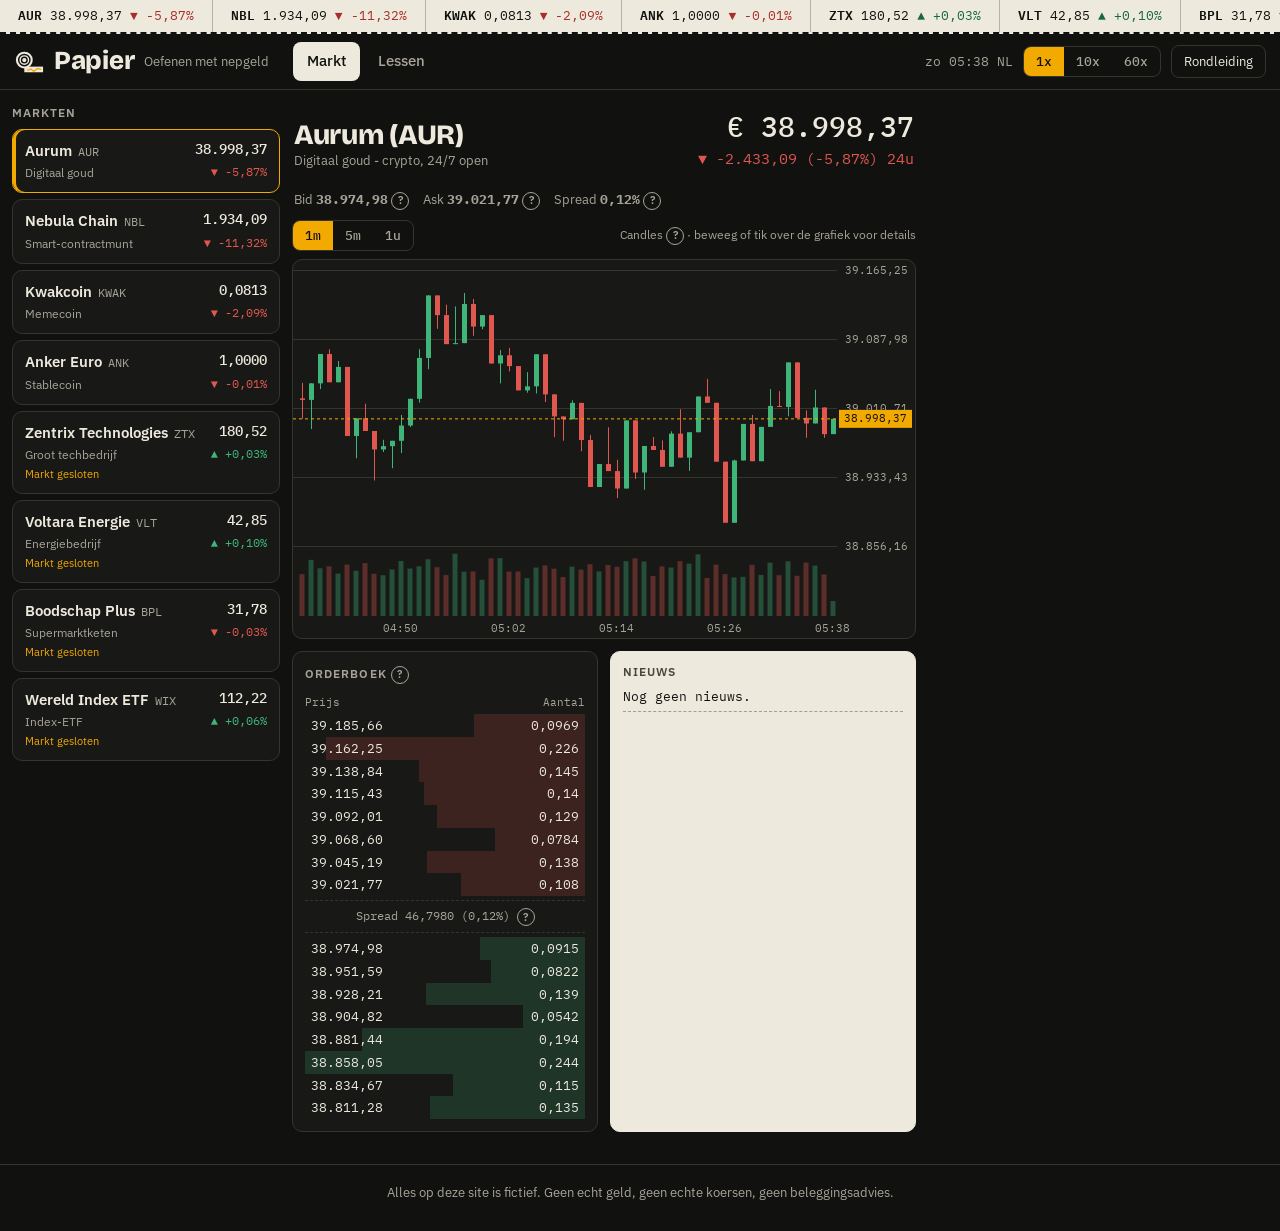
==== papier/index.html @ 82e4e75f "Fase 1: marktsimulatie, candles, orderboek, nieuws en grafiek Co-Authored-By: Claude Sonnet 5.5 <nor" ====
<!doctype html>
<html lang="nl">
<head>
<meta charset="utf-8">
<meta name="viewport" content="width=device-width, initial-scale=1">
<title>Papier - oefenen met handelen met nepgeld</title>
<meta name="description" content="Papier is een oefenapp voor crypto- en aandelenhandel met nepgeld. Fictieve koersen, 300 euro startkapitaal, rondleiding en korte lessen. Alles is fictief.">
<meta property="og:title" content="Papier - oefenen met handelen met nepgeld">
<meta property="og:description" content="Leer hoe handelen werkt zonder risico. Fictieve munten en aandelen, een live gesimuleerde markt en 300 euro nepgeld.">
<meta property="og:type" content="website">
<meta property="og:locale" content="nl_NL">
<meta name="theme-color" content="#111210">
<link rel="icon" href="data:image/svg+xml,%3Csvg xmlns='http://www.w3.org/2000/svg' viewBox='0 0 32 32'%3E%3Crect x='11' y='22' width='20' height='6' fill='%23EEE9DD'/%3E%3Cpolyline points='14,26 18,24.5 21,27 25,24 29,25' fill='none' stroke='%23F2A900' stroke-width='1.5'/%3E%3Ccircle cx='11' cy='15' r='9' fill='%23EEE9DD'/%3E%3Ccircle cx='11' cy='15' r='6' fill='none' stroke='%23111210' stroke-width='1.5'/%3E%3Ccircle cx='11' cy='15' r='3' fill='none' stroke='%23111210' stroke-width='1.5'/%3E%3C/svg%3E">
<link rel="preconnect" href="https://fonts.googleapis.com">
<link rel="preconnect" href="https://fonts.gstatic.com" crossorigin>
<link href="https://fonts.googleapis.com/css2?family=Bricolage+Grotesque:opsz,wght@12..96,600;12..96,800&family=IBM+Plex+Mono:wght@400;500;600&family=IBM+Plex+Sans:wght@400;500;600&display=swap" rel="stylesheet">
<link rel="stylesheet" href="css/style.css">
</head>
<body data-view="markt">
<a class="skip" href="#hoofd">Naar hoofdinhoud</a>

<div class="boven">
  <div class="tickerband" aria-label="Koersen van alle fictieve markten">
    <div class="tape-spoor" id="tape"></div>
  </div>
  <header class="kop">
    <div class="merk">
      <svg class="logo" viewBox="0 0 32 32" aria-hidden="true">
        <rect x="11" y="22" width="20" height="6" fill="#EEE9DD"/>
        <polyline points="14,26 18,24.5 21,27 25,24 29,25" fill="none" stroke="#F2A900" stroke-width="1.5"/>
        <circle cx="11" cy="15" r="9" fill="#EEE9DD"/>
        <circle cx="11" cy="15" r="6" fill="none" stroke="#111210" stroke-width="1.5"/>
        <circle cx="11" cy="15" r="3" fill="none" stroke="#111210" stroke-width="1.5"/>
      </svg>
      <h1 class="merknaam">Papier</h1>
      <span class="slogan">Oefenen met nepgeld</span>
    </div>
    <nav class="tabs" aria-label="Weergave">
      <button type="button" class="tab" data-view="markt" aria-pressed="true">Markt</button>
      <button type="button" class="tab tab-portefeuille" data-view="portefeuille" aria-pressed="false">Portefeuille</button>
      <button type="button" class="tab" data-view="lessen" id="nav-lessen" aria-pressed="false">Lessen</button>
    </nav>
    <div class="kopacties">
      <time class="klok mono" id="klok" title="Gesimuleerde tijd in Amsterdam"></time>
      <div class="snelheid" role="group" aria-label="Tijdversneller">
        <button type="button" data-s="1" aria-pressed="true">1x</button>
        <button type="button" data-s="10" aria-pressed="false">10x</button>
        <button type="button" data-s="60" aria-pressed="false">60x</button>
      </div>
      <button type="button" class="knop-klein" id="btn-tour">Rondleiding</button>
    </div>
  </header>
</div>

<div class="banner" id="banner" role="status" hidden></div>

<main id="hoofd" class="terminal">
  <aside class="assetlijst" data-sec="markt" aria-label="Markten">
    <h2 class="kopje">Markten</h2>
    <ul id="assets" class="assets"></ul>
  </aside>

  <section class="midden" data-sec="markt" aria-label="Koers en orderboek">
    <div class="assetkop">
      <div>
        <h2 class="assetnaam" id="k-naam"></h2>
        <p class="assetrol" id="k-rol"></p>
      </div>
      <div class="assetprijs">
        <div class="groot mono" id="k-prijs"></div>
        <div class="mono" id="k-verschil"></div>
      </div>
      <div class="assetstatus" id="k-status"></div>
    </div>
    <div class="tfbalk">
      <div class="tf" role="group" aria-label="Tijdsinterval van de candles">
        <button type="button" data-tf="1m" aria-pressed="true">1m</button>
        <button type="button" data-tf="5m" aria-pressed="false">5m</button>
        <button type="button" data-tf="1u" aria-pressed="false">1u</button>
      </div>
      <span class="hint">Candles <button type="button" class="vraag" data-begrip="candle" aria-label="Uitleg: candle">?</button> · beweeg of tik over de grafiek voor details</span>
    </div>
    <div class="grafiek-wrap">
      <canvas id="grafiek" role="img" aria-label="Koersgrafiek"></canvas>
      <div class="gesloten" id="gesloten" hidden></div>
    </div>
    <div class="onder">
      <section class="orderboek" aria-label="Orderboek">
        <h3 class="kopje">Orderboek <button type="button" class="vraag" data-begrip="orderboek" aria-label="Uitleg: orderboek">?</button></h3>
        <div class="ob-kop mono"><span>Prijs</span><span>Aantal</span></div>
        <div id="ob-asks" class="ob-zijde"></div>
        <div class="ob-mid mono" id="ob-mid"></div>
        <div id="ob-bids" class="ob-zijde"></div>
      </section>
      <section class="nieuws" aria-label="Nieuwsfeed">
        <h3 class="kopje">Nieuws</h3>
        <ul id="nieuws" class="nieuws-lijst"></ul>
      </section>
    </div>
  </section>
</main>

<footer class="voet">
  <p>Alles op deze site is fictief. Geen echt geld, geen echte koersen, geen beleggingsadvies.</p>
</footer>

<script type="module" src="js/main.js"></script>
</body>
</html>
---- papier/css/style.css ----
/* Papier - een handelsterminal met de warmte van papier en inkt */
:root {
  --ink: #111210; --ink-2: #181916; --ink-3: #22231F; --lijn: #34352E;
  --papier: #EEE9DD; --papier-2: #DDD6C4; --amber: #F2A900;
  --stijgen: #3FB57A; --dalen: #E0574F;
  --stijgen-p: #17693F; --dalen-p: #A82F29; /* voor op papier */
  --dim: #A8A398;
  --f-kop: 'Bricolage Grotesque', Georgia, serif;
  --f-tekst: 'IBM Plex Sans', system-ui, sans-serif;
  --f-mono: 'IBM Plex Mono', ui-monospace, Consolas, monospace;
  --r: 10px;
  color-scheme: dark;
}
*, *::before, *::after { box-sizing: border-box; }
html { -webkit-text-size-adjust: 100%; }
body { margin: 0; background: var(--ink); color: var(--papier); font: 15px/1.5 var(--f-tekst); min-width: 320px; }
h1, h2, h3, p, ul { margin: 0; }
ul { padding: 0; list-style: none; }
button { font: inherit; color: inherit; cursor: pointer; }
.mono, .tk, .klok, table, input, .ob-zijde, .ob-mid { font-family: var(--f-mono); font-variant-numeric: tabular-nums; }
::selection { background: var(--amber); color: var(--ink); }
:focus-visible { outline: 2px solid var(--amber); outline-offset: 2px; border-radius: 4px; }
.skip { position: absolute; left: 8px; top: -60px; background: var(--amber); color: var(--ink); padding: 8px 12px; z-index: 200; border-radius: 6px; }
.skip:focus { top: 8px; }
.op { color: var(--stijgen); } .neer { color: var(--dalen); } .vlak { color: var(--dim); }
.kopje { font: 600 12px/1 var(--f-tekst); letter-spacing: .09em; text-transform: uppercase; color: var(--dim); padding: 2px 0 10px; }

/* boven: tickerband + kop */
.boven { position: sticky; top: 0; z-index: 40; background: var(--ink); }
.tickerband { background: var(--papier); color: var(--ink); height: 34px; overflow: hidden; position: relative; border-bottom: 2px dashed var(--ink); }
.tape-spoor { display: flex; width: max-content; animation: tape 70s linear infinite; }
.tape-set { display: flex; flex: none; }
.tk { display: inline-flex; gap: 8px; align-items: center; padding: 0 18px; height: 32px; font-size: 13px; border-right: 1px solid rgba(17,18,16,.25); white-space: nowrap; }
.tk b { font-weight: 600; }
.tk .op { color: var(--stijgen-p); } .tk .neer { color: var(--dalen-p); } .tk .vlak { color: #5B574D; }
@keyframes tape { to { transform: translateX(-50%); } }
.tickerband:hover .tape-spoor { animation-play-state: paused; }

.kop { display: flex; align-items: center; gap: 16px; padding: 8px 14px; border-bottom: 1px solid var(--lijn); flex-wrap: wrap; }
.merk { display: flex; align-items: center; gap: 10px; }
.logo { width: 30px; height: 30px; }
.merknaam { font: 800 26px/1 var(--f-kop); letter-spacing: -.01em; }
.slogan { color: var(--dim); font-size: 13px; }
.tabs { display: flex; gap: 4px; margin-left: 8px; }
.tab { background: none; border: 0; padding: 8px 14px; border-radius: 8px; color: var(--dim); font-weight: 500; }
.tab:hover { color: var(--papier); background: var(--ink-3); }
.tab[aria-pressed="true"] { color: var(--ink); background: var(--papier); }
.kopacties { margin-left: auto; display: flex; align-items: center; gap: 10px; }
.klok { font-size: 13px; color: var(--dim); }
.snelheid, .tf { display: inline-flex; border: 1px solid var(--lijn); border-radius: 8px; overflow: hidden; }
.snelheid button, .tf button { background: none; border: 0; padding: 6px 12px; font: 500 13px var(--f-mono); color: var(--dim); }
.snelheid button:hover, .tf button:hover { color: var(--papier); background: var(--ink-3); }
.snelheid button[aria-pressed="true"], .tf button[aria-pressed="true"] { background: var(--amber); color: var(--ink); }
.knop-klein { background: none; border: 1px solid var(--lijn); border-radius: 8px; padding: 6px 12px; font-size: 13px; }
.knop-klein:hover { background: var(--ink-3); }

.banner { margin: 10px 12px 0; background: var(--papier); color: var(--ink); border-radius: var(--r); padding: 10px 14px; display: flex; gap: 12px; align-items: center; justify-content: space-between; }
.banner[hidden] { display: none; }
.banner button { background: var(--ink); color: var(--papier); border: 0; border-radius: 6px; padding: 5px 12px; }

/* layout desktop */
.terminal { display: grid; grid-template-columns: 268px minmax(0, 1fr) 340px; grid-template-areas: "lijst midden order" "lijst port port"; gap: 12px; padding: 12px; align-items: start; }
.assetlijst { grid-area: lijst; position: sticky; top: 104px; max-height: calc(100vh - 116px); overflow: auto; }
.midden { grid-area: midden; min-width: 0; }
.card, .assetlijst, .midden > *, .orderpaneel, .portefeuille { }
.assets { display: flex; flex-direction: column; gap: 6px; }
.asset { width: 100%; display: grid; grid-template-columns: 1fr auto; gap: 2px 8px; text-align: left; background: var(--ink-2); border: 1px solid var(--lijn); border-radius: var(--r); padding: 10px 12px; }
.asset:hover { border-color: var(--dim); }
.asset[aria-pressed="true"] { border-color: var(--amber); box-shadow: inset 3px 0 0 var(--amber); }
.asset .nm { font-weight: 600; }
.asset .nm small { color: var(--dim); font: 400 12px var(--f-mono); margin-left: 6px; }
.asset .pr { text-align: right; font: 500 14px var(--f-mono); }
.asset .rl { color: var(--dim); font-size: 12px; }
.asset .ch { text-align: right; font: 400 12px var(--f-mono); }
.asset .zi { grid-column: 1 / -1; font-size: 11px; color: var(--amber); }

.assetkop { display: flex; align-items: flex-end; gap: 20px; flex-wrap: wrap; padding: 4px 2px 10px; }
.assetnaam { font: 800 28px/1.1 var(--f-kop); letter-spacing: -.01em; }
.assetrol { color: var(--dim); font-size: 13px; }
.assetprijs { margin-left: auto; text-align: right; }
.assetprijs .groot { font-size: 28px; font-weight: 500; }
.assetstatus { flex-basis: 100%; font-size: 13px; color: var(--dim); display: flex; gap: 14px; flex-wrap: wrap; }
.assetstatus .st { color: var(--amber); }
.tfbalk { display: flex; justify-content: space-between; align-items: center; gap: 10px; flex-wrap: wrap; padding-bottom: 8px; }
.hint { color: var(--dim); font-size: 12px; }
.grafiek-wrap { position: relative; background: var(--ink-2); border: 1px solid var(--lijn); border-radius: var(--r); height: 380px; overflow: hidden; }
#grafiek { display: block; width: 100%; height: 100%; touch-action: pan-y; cursor: crosshair; }
.gesloten { position: absolute; right: 90px; top: 8px; background: var(--amber); color: var(--ink); font-weight: 600; font-size: 13px; padding: 4px 10px; border-radius: 6px; pointer-events: none; }
.gesloten[hidden] { display: none; }

.onder { display: grid; grid-template-columns: minmax(0, 1fr) minmax(0, 1fr); gap: 12px; margin-top: 12px; }
.orderboek, .nieuws { background: var(--ink-2); border: 1px solid var(--lijn); border-radius: var(--r); padding: 12px; }
.ob-kop { display: flex; justify-content: space-between; color: var(--dim); font-size: 11px; padding-bottom: 4px; }
.ob-zijde { display: flex; flex-direction: column; }
.ob-rij { display: flex; justify-content: space-between; font-size: 12.5px; padding: 2px 6px; position: relative; }
.ob-rij i { position: absolute; right: 0; top: 0; bottom: 0; opacity: .18; }
.ob-rij.ask i { background: var(--dalen); } .ob-rij.bid i { background: var(--stijgen); }
.ob-rij span { position: relative; }
.ob-rij.ask span:first-child { color: var(--dalen); } .ob-rij.bid span:first-child { color: var(--stijgen); }
.ob-mid { text-align: center; padding: 6px 0; margin: 4px 0; font-size: 12px; color: var(--dim); border-block: 1px dashed var(--lijn); }

/* nieuws als papieren strook */
.nieuws { background: var(--papier); color: var(--ink); border-color: var(--papier); }
.nieuws .kopje { color: #4A463C; }
.nieuws-lijst { display: flex; flex-direction: column; gap: 6px; max-height: 330px; overflow: auto; }
.nieuws-lijst li { font: 13px/1.35 var(--f-mono); padding-bottom: 6px; border-bottom: 1px dashed rgba(17,18,16,.35); }
.nieuws-lijst time { color: #4A463C; margin-right: 6px; }
.nieuws-lijst .op { color: var(--stijgen-p); } .nieuws-lijst .neer { color: var(--dalen-p); }
.nieuws-lijst li:first-child { animation: nieuw .6s; }
@keyframes nieuw { from { background: rgba(242,169,0,.5); } }

/* micro-animatie: koers flitst */
.flits-op { animation: fop .5s; } .flits-neer { animation: fneer .5s; }
@keyframes fop { from { background: rgba(63,181,122,.35); } }
@keyframes fneer { from { background: rgba(224,87,79,.35); } }

.voet { text-align: center; color: var(--dim); font-size: 13px; padding: 18px 12px 28px; border-top: 1px solid var(--lijn); margin-top: 8px; }

/* tooltip-icoon */
.vraag { width: 18px; height: 18px; border-radius: 50%; border: 1px solid var(--dim); background: none; color: var(--dim); font: 600 11px/1 var(--f-tekst); padding: 0; vertical-align: middle; }
.vraag:hover, .vraag[aria-expanded="true"] { background: var(--amber); border-color: var(--amber); color: var(--ink); }
.tooltip { position: fixed; z-index: 150; max-width: 280px; background: var(--papier); color: var(--ink); font-size: 13px; line-height: 1.4; padding: 9px 12px; border-radius: 8px; box-shadow: 0 6px 24px rgba(0,0,0,.5); pointer-events: none; }
.tooltip[hidden] { display: none; }
.verborgen { position: absolute; width: 1px; height: 1px; overflow: hidden; clip: rect(0 0 0 0); white-space: nowrap; }

/* mobiel */
@media (max-width: 959px) {
  .tab-portefeuille { display: inline-block; }
  .terminal { display: block; padding: 8px 8px 96px; }
  .kop { gap: 8px; padding: 6px 10px; }
  .slogan, .klok { display: none; }
  .merknaam { font-size: 22px; }
  .tabs { margin-left: 0; order: 3; width: 100%; }
  .tab { flex: 1; text-align: center; }
  .kopacties { margin-left: auto; }
  .assetlijst { position: static; max-height: none; margin-bottom: 10px; overflow: visible; }
  .assets { flex-direction: row; overflow-x: auto; padding-bottom: 6px; scroll-snap-type: x proximity; }
  .asset { min-width: 170px; scroll-snap-align: start; }
  .grafiek-wrap { height: 300px; }
  .onder { grid-template-columns: 1fr; }
  .assetnaam { font-size: 22px; } .assetprijs .groot { font-size: 22px; }
  body[data-view="markt"] [data-sec="portefeuille"], body[data-view="portefeuille"] [data-sec="markt"] { display: none; }
}
@media (min-width: 960px) { .tab-portefeuille { display: none; } }
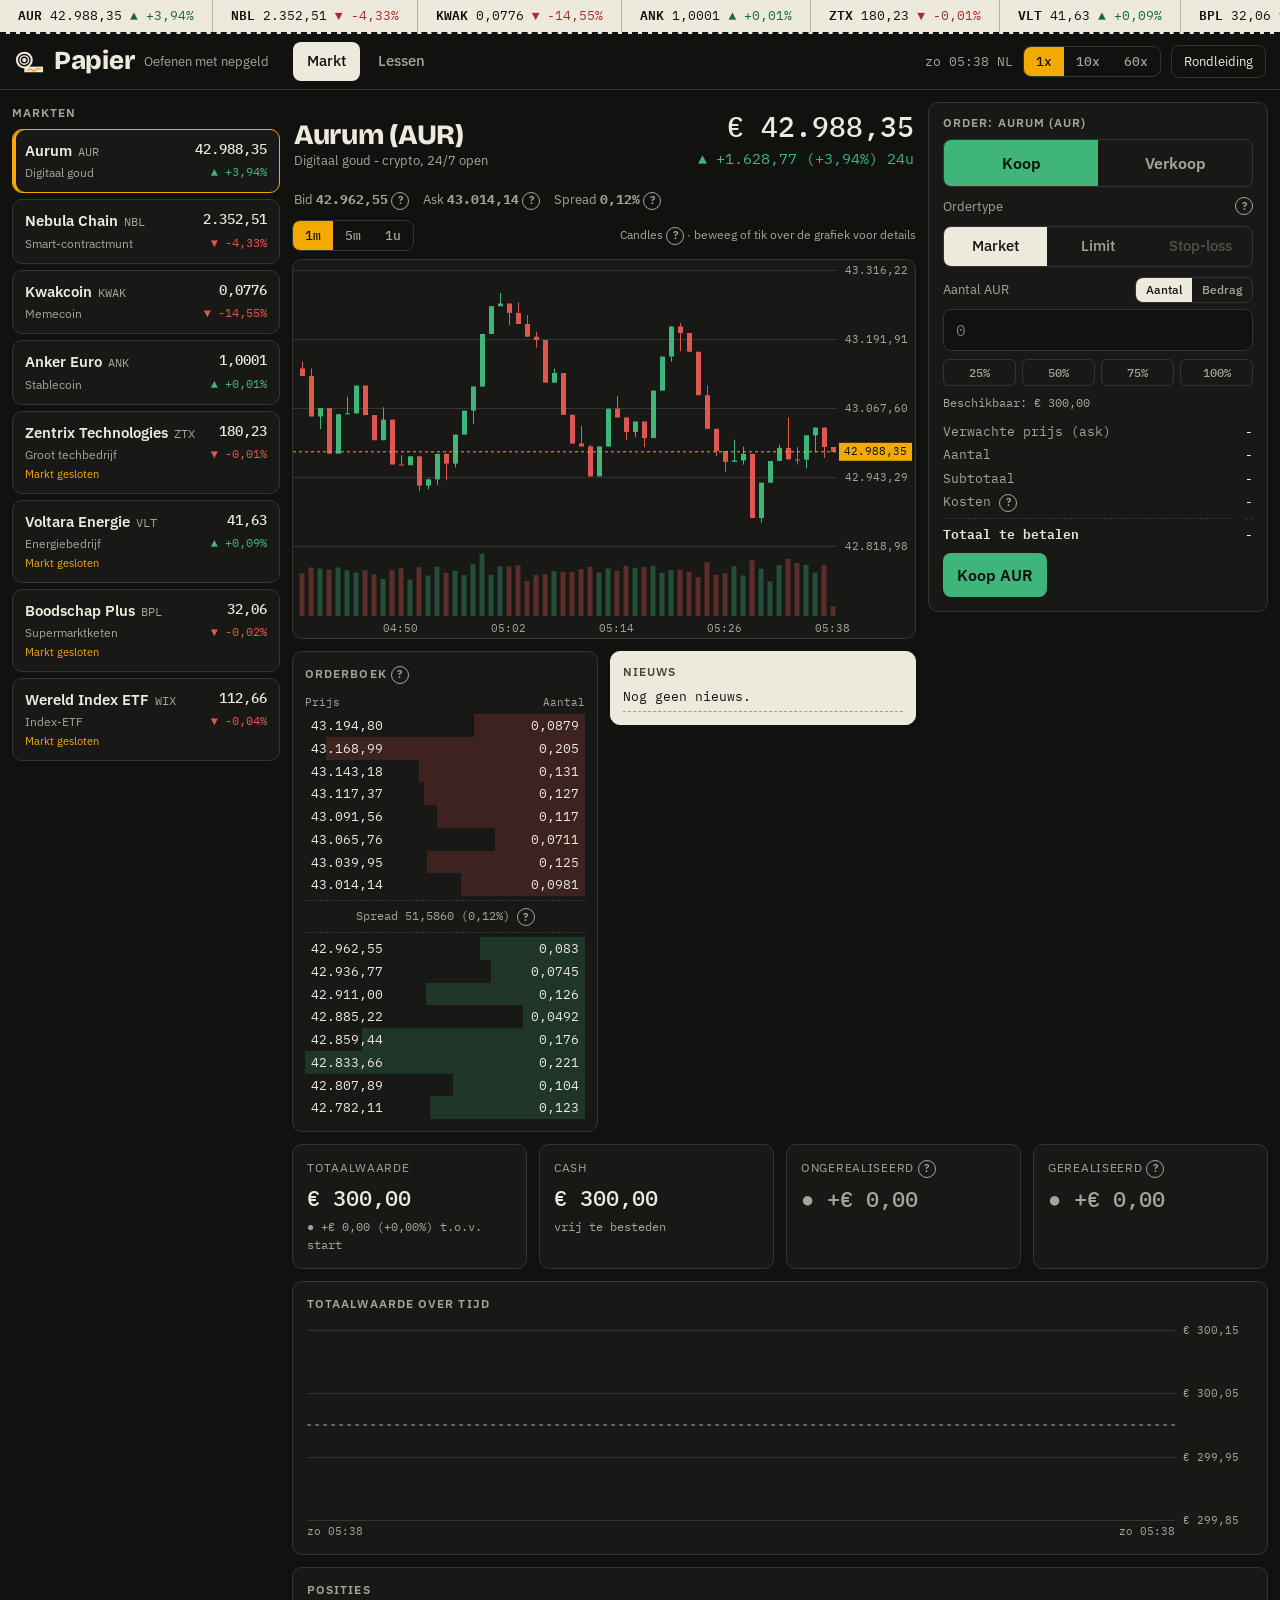
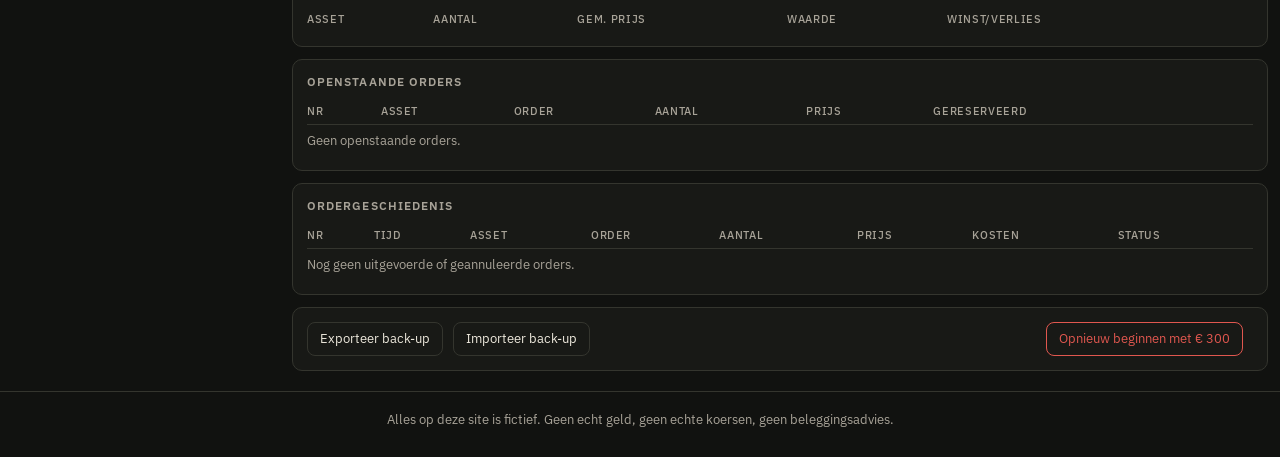
==== commit 7db498df: "Fase 2: handelen met market-, limit- en stop-loss-orders, portefeuille, orderbon en back-up Co-Autho" ====
--- a/papier/index.html
+++ b/papier/index.html
@@ -98,7 +98,65 @@
       </section>
     </div>
   </section>
+
+  <section class="orderpaneel" id="orderpaneel" data-sec="markt" aria-label="Order plaatsen">
+    <div class="bon-houder" id="bon-houder"></div>
+    <div class="op-kop">
+      <h2 class="kopje">Order: <span id="op-asset"></span></h2>
+      <button type="button" class="sluit" id="op-sluit" aria-label="Sluit orderpaneel">&times;</button>
+    </div>
+    <div class="seg groot" id="op-kant" role="group" aria-label="Kopen of verkopen">
+      <button type="button" data-kant="koop" aria-pressed="true">Koop</button>
+      <button type="button" data-kant="verkoop" aria-pressed="false">Verkoop</button>
+    </div>
+    <div class="veld-kop"><span>Ordertype</span> <button type="button" class="vraag" id="op-type-tip" data-begrip="market" aria-label="Uitleg: Market">?</button></div>
+    <div class="seg" id="op-type" role="group" aria-label="Ordertype">
+      <button type="button" data-type="markt" aria-pressed="true">Market</button>
+      <button type="button" data-type="limit" aria-pressed="false">Limit</button>
+      <button type="button" data-type="stop" aria-pressed="false">Stop-loss</button>
+    </div>
+    <form id="op-form" novalidate>
+      <label class="veld" id="lbl-prijs" hidden><span id="lbl-prijs-tekst">Limietprijs</span><input id="op-prijs" inputmode="decimal" autocomplete="off"></label>
+      <div class="veld-kop"><label for="op-invoer" id="lbl-invoer-tekst">Aantal</label>
+        <div class="seg klein" id="op-modus" role="group" aria-label="Invoeren op aantal of bedrag">
+          <button type="button" data-modus="aantal" aria-pressed="true">Aantal</button>
+          <button type="button" data-modus="bedrag" aria-pressed="false">Bedrag</button>
+        </div></div>
+      <input class="invoer" id="op-invoer" inputmode="decimal" autocomplete="off" placeholder="0">
+      <div class="pct" id="op-pct" role="group" aria-label="Snelle keuze">
+        <button type="button" data-p="0.25">25%</button><button type="button" data-p="0.5">50%</button><button type="button" data-p="0.75">75%</button><button type="button" data-p="1">100%</button>
+      </div>
+      <p class="beschikbaar mono" id="op-beschikbaar"></p>
+      <dl class="overzicht mono">
+        <dt id="ov-label-prijs">Verwachte prijs</dt><dd id="ov-prijs">-</dd>
+        <dt>Aantal</dt><dd id="ov-aantal">-</dd>
+        <dt>Subtotaal</dt><dd id="ov-sub">-</dd>
+        <dt>Kosten <button type="button" class="vraag" data-begrip="kosten" aria-label="Uitleg: kosten">?</button></dt><dd id="ov-kosten">-</dd>
+        <dt class="tot" id="ov-totaal-label">Totaal te betalen</dt><dd class="tot" id="ov-totaal">-</dd>
+      </dl>
+      <p class="fout" id="op-fout" role="alert"></p>
+      <p class="waarschuwing" id="op-markt-dicht" hidden></p>
+      <p class="melding" id="op-melding" role="status"></p>
+      <button type="submit" class="hoofdknop koop" id="op-submit">Koop</button>
+    </form>
+  </section>
+
+  <section class="portefeuille" id="portefeuille" data-sec="portefeuille" aria-label="Portefeuille"></section>
 </main>
+
+<div class="sheet-schaduw" id="sheet-schaduw"></div>
+<div class="mobiel-balk" id="mobiel-balk">
+  <button type="button" class="koop" data-kant="koop" aria-pressed="true">Koop</button>
+  <button type="button" class="verkoop" data-kant="verkoop" aria-pressed="false">Verkoop</button>
+</div>
+
+<dialog id="bevestig" class="dialoog" aria-labelledby="bv-titel">
+  <h2 id="bv-titel" class="dl-titel"></h2>
+  <p class="hint">Controleer je order voordat je bevestigt.</p>
+  <dl class="overzicht mono" id="bv-lijst"></dl>
+  <p id="bv-uitleg" class="hint"></p>
+  <div class="dl-knoppen"><button type="button" class="knop-klein" id="bv-terug">Terug</button><button type="button" class="hoofdknop koop" id="bv-ok">Bevestig order</button></div>
+</dialog>
 
 <footer class="voet">
   <p>Alles op deze site is fictief. Geen echt geld, geen echte koersen, geen beleggingsadvies.</p>
--- a/papier/css/style.css
+++ b/papier/css/style.css
@@ -88,7 +88,7 @@
 .gesloten { position: absolute; right: 90px; top: 8px; background: var(--amber); color: var(--ink); font-weight: 600; font-size: 13px; padding: 4px 10px; border-radius: 6px; pointer-events: none; }
 .gesloten[hidden] { display: none; }
 
-.onder { display: grid; grid-template-columns: minmax(0, 1fr) minmax(0, 1fr); gap: 12px; margin-top: 12px; }
+.onder { align-items: start; display: grid; grid-template-columns: minmax(0, 1fr) minmax(0, 1fr); gap: 12px; margin-top: 12px; }
 .orderboek, .nieuws { background: var(--ink-2); border: 1px solid var(--lijn); border-radius: var(--r); padding: 12px; }
 .ob-kop { display: flex; justify-content: space-between; color: var(--dim); font-size: 11px; padding-bottom: 4px; }
 .ob-zijde { display: flex; flex-direction: column; }
@@ -123,8 +123,99 @@
 .tooltip[hidden] { display: none; }
 .verborgen { position: absolute; width: 1px; height: 1px; overflow: hidden; clip: rect(0 0 0 0); white-space: nowrap; }
 
+/* orderpaneel */
+.orderpaneel { grid-area: order; position: relative; overflow: hidden; background: var(--ink-2); border: 1px solid var(--lijn); border-radius: var(--r); padding: 14px; display: flex; flex-direction: column; gap: 10px; }
+.op-kop { display: flex; justify-content: space-between; align-items: center; }
+.op-kop .kopje { padding: 0; }
+.sluit { display: none; background: none; border: 0; font-size: 28px; line-height: 1; color: var(--dim); padding: 2px 8px; }
+.seg { display: flex; border: 1px solid var(--lijn); border-radius: 8px; overflow: hidden; }
+.seg button { flex: 1; background: none; border: 0; padding: 8px 6px; color: var(--dim); font-weight: 500; }
+.seg button:hover:not(:disabled) { color: var(--papier); background: var(--ink-3); }
+.seg button:disabled { opacity: .4; cursor: not-allowed; }
+.seg button[aria-pressed="true"] { background: var(--papier); color: var(--ink); }
+.seg.groot button { padding: 11px 6px; font-weight: 600; font-size: 16px; }
+#op-kant button[data-kant="koop"][aria-pressed="true"] { background: var(--stijgen); color: var(--ink); }
+#op-kant button[data-kant="verkoop"][aria-pressed="true"] { background: var(--dalen); color: var(--ink); }
+.seg.klein { flex: none; } .seg.klein button { padding: 3px 10px; font-size: 12px; }
+.veld-kop { display: flex; justify-content: space-between; align-items: center; font-size: 13px; color: var(--dim); gap: 8px; }
+.veld { display: flex; flex-direction: column; gap: 4px; font-size: 13px; color: var(--dim); margin-bottom: 8px; }
+.veld[hidden] { display: none; }
+input { background: var(--ink); border: 1px solid var(--lijn); color: var(--papier); border-radius: 8px; padding: 10px 12px; font-size: 16px; width: 100%; }
+input:hover { border-color: var(--dim); }
+.invoer { margin-top: 6px; }
+.pct { display: grid; grid-template-columns: repeat(4, 1fr); gap: 6px; margin-top: 8px; }
+.pct button { background: none; border: 1px solid var(--lijn); border-radius: 6px; padding: 5px 0; font: 500 12px var(--f-mono); color: var(--dim); }
+.pct button:hover { color: var(--papier); background: var(--ink-3); }
+.beschikbaar { font-size: 12px; color: var(--dim); margin-top: 8px; }
+.overzicht { display: grid; grid-template-columns: 1fr auto; gap: 4px 12px; margin: 10px 0 4px; font-size: 13px; }
+.overzicht dt { color: var(--dim); } .overzicht dd { margin: 0; text-align: right; }
+.overzicht .tot { color: var(--papier); font-weight: 600; border-top: 1px dashed var(--lijn); padding-top: 6px; margin-top: 2px; }
+.fout { color: var(--dalen); font-size: 13px; min-height: 1px; }
+.fout:not(:empty)::before { content: '\2715  '; }
+.waarschuwing { color: var(--amber); font-size: 13px; }
+.waarschuwing[hidden] { display: none; }
+.melding { color: var(--papier); font-size: 13px; }
+.melding:empty { display: none; }
+.hoofdknop { border: 0; border-radius: 8px; padding: 12px 14px; font: 600 16px var(--f-tekst); color: var(--ink); margin-top: 4px; }
+.hoofdknop.koop { background: var(--stijgen); } .hoofdknop.verkoop { background: var(--dalen); }
+.hoofdknop:hover { filter: brightness(1.1); }
+
+/* orderbon: de signatuur */
+.bon-houder { position: absolute; left: 14px; right: 14px; top: 0; z-index: 5; pointer-events: none; }
+.bon { background: var(--papier); color: var(--ink); font: 12.5px/1.55 var(--f-mono); padding: 12px 14px 22px; position: relative; box-shadow: 0 10px 22px rgba(0,0,0,.5); transform: translateY(-115%); }
+.bon::after { content: ''; position: absolute; left: 0; right: 0; bottom: 0; height: 10px; background: radial-gradient(circle at 8px 100%, var(--ink-2) 4.5px, transparent 5px) 0 0 / 16px 10px repeat-x; }
+.bon-kop { font-weight: 600; letter-spacing: .08em; text-align: center; border-bottom: 1px dashed var(--ink); padding-bottom: 6px; margin-bottom: 6px; }
+.bon-regel { display: flex; justify-content: space-between; gap: 10px; }
+.bon-regel.tot { border-top: 1px dashed var(--ink); margin-top: 4px; padding-top: 4px; font-weight: 600; }
+.bon-voet { text-align: center; font-size: 11px; margin-top: 8px; }
+.bon-houder.print .bon { animation: print .9s steps(18, end) forwards; }
+.bon-houder.weg .bon { animation: weg .5s ease-in forwards; }
+@keyframes print { from { transform: translateY(-115%); } to { transform: none; } }
+@keyframes weg { from { transform: none; } to { transform: translateY(-115%); } }
+
+/* bevestigingsdialoog */
+.dialoog { background: var(--papier); color: var(--ink); border: 0; border-radius: 12px; padding: 20px; width: min(420px, calc(100% - 32px)); }
+.dialoog::backdrop { background: rgba(17,18,16,.78); }
+.dialoog .hint { color: #4A463C; }
+.dialoog .overzicht dt { color: #4A463C; } .dialoog .overzicht .tot { color: var(--ink); border-color: var(--ink); }
+.dl-titel { font: 800 22px/1.2 var(--f-kop); margin-bottom: 4px; }
+.dl-knoppen { display: flex; gap: 10px; justify-content: flex-end; margin-top: 14px; }
+.dialoog .knop-klein { border-color: var(--ink); color: var(--ink); } .dialoog .knop-klein:hover { background: var(--papier-2); }
+.dialoog .hoofdknop { margin: 0; padding: 10px 16px; }
+
+/* portefeuille */
+.portefeuille { grid-area: port; min-width: 0; display: flex; flex-direction: column; gap: 12px; }
+.tegels { display: grid; grid-template-columns: repeat(4, minmax(0, 1fr)); gap: 12px; }
+.tegel, .pf-blok { background: var(--ink-2); border: 1px solid var(--lijn); border-radius: var(--r); padding: 14px; }
+.tegel { display: flex; flex-direction: column; gap: 4px; }
+.tegel .tl { font-size: 12px; letter-spacing: .06em; text-transform: uppercase; color: var(--dim); }
+.tegel b { font-size: 22px; font-weight: 500; }
+.sub { font-size: 12px; color: var(--dim); }
+.pf-grafiek { height: 220px; } #pf-grafiek { width: 100%; height: 100%; display: block; touch-action: pan-y; cursor: crosshair; }
+.tabel-wrap { overflow-x: auto; } .tabel-wrap.hoog { max-height: 340px; overflow-y: auto; }
+table { width: 100%; border-collapse: collapse; font-size: 13px; }
+th { text-align: left; font: 500 11px var(--f-tekst); letter-spacing: .06em; text-transform: uppercase; color: var(--dim); padding: 6px 10px 6px 0; white-space: nowrap; position: sticky; top: 0; background: var(--ink-2); }
+td, tbody th { padding: 7px 10px 7px 0; border-top: 1px solid var(--lijn); white-space: nowrap; text-transform: none; letter-spacing: 0; font: 400 13px var(--f-mono); color: var(--papier); }
+tbody th small, td small { color: var(--dim); }
+td.leeg { color: var(--dim); font-family: var(--f-tekst); white-space: normal; }
+.backup { display: flex; flex-wrap: wrap; gap: 10px; align-items: center; }
+.knop-klein.gevaar { border-color: var(--dalen); color: var(--dalen); margin-left: auto; }
+.knop-klein.gevaar:hover { background: var(--dalen); color: var(--ink); }
+
+.sheet-schaduw, .mobiel-balk { display: none; }
+
 /* mobiel */
 @media (max-width: 959px) {
+  .orderpaneel { position: fixed; left: 0; right: 0; bottom: 0; z-index: 60; max-height: 90vh; overflow-y: auto; border-radius: 16px 16px 0 0; transform: translateY(105%); visibility: hidden; transition: transform .25s, visibility .25s; padding-bottom: calc(14px + env(safe-area-inset-bottom)); }
+  body.sheet-open .orderpaneel { transform: none; visibility: visible; }
+  .sluit { display: block; }
+  body.sheet-open .sheet-schaduw { display: block; position: fixed; inset: 0; background: rgba(17,18,16,.65); z-index: 55; }
+  .mobiel-balk { display: flex; position: fixed; left: 0; right: 0; bottom: 0; z-index: 50; gap: 10px; padding: 10px 12px calc(10px + env(safe-area-inset-bottom)); background: var(--ink); border-top: 1px solid var(--lijn); }
+  .mobiel-balk button { flex: 1; border: 0; border-radius: 8px; padding: 13px; font: 600 16px var(--f-tekst); color: var(--ink); }
+  .mobiel-balk .koop { background: var(--stijgen); } .mobiel-balk .verkoop { background: var(--dalen); }
+  body:not([data-view="markt"]) .mobiel-balk { display: none; }
+  .tegels { grid-template-columns: repeat(2, minmax(0, 1fr)); }
+  .knop-klein.gevaar { margin-left: 0; }
   .tab-portefeuille { display: inline-block; }
   .terminal { display: block; padding: 8px 8px 96px; }
   .kop { gap: 8px; padding: 6px 10px; }
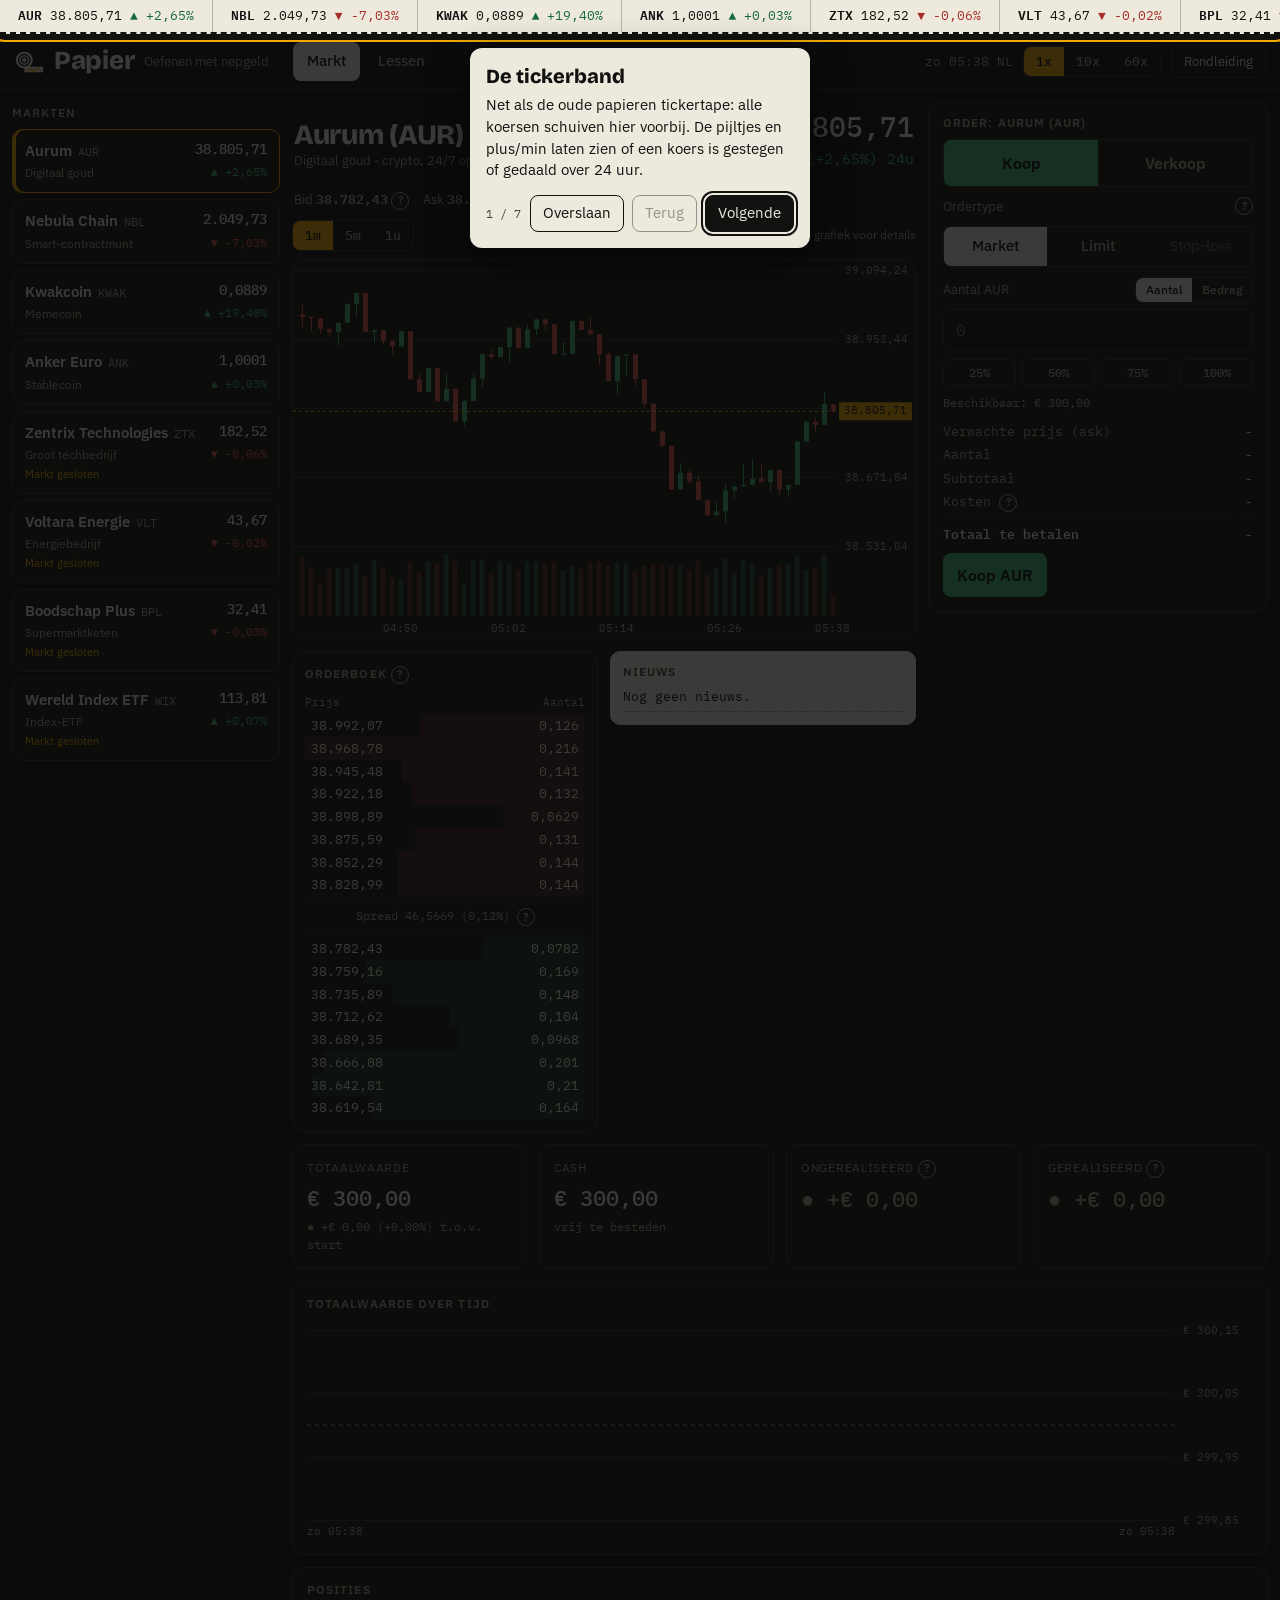
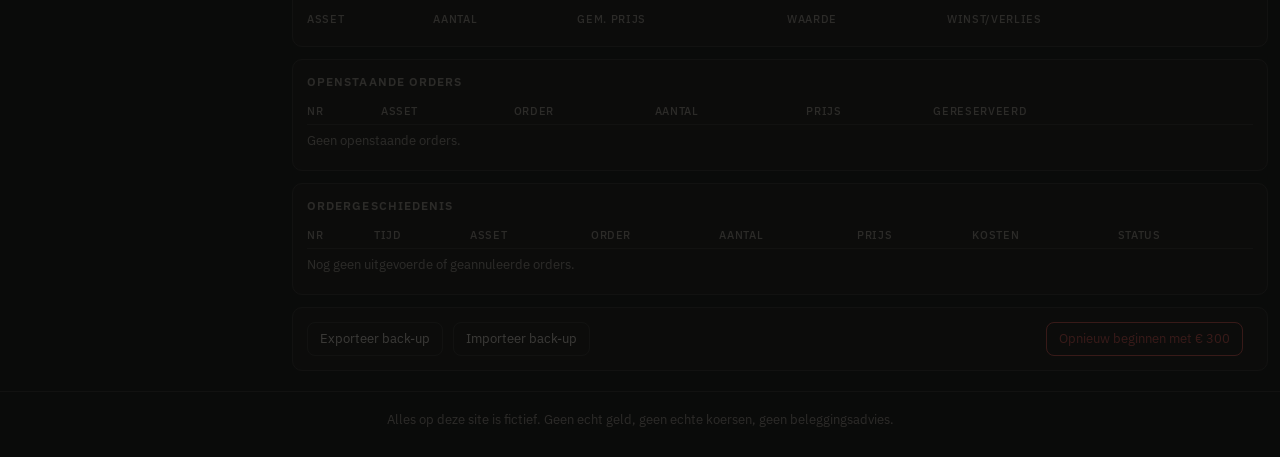
==== commit b102b7f7: "Fase 3: rondleiding met spotlight, zes lessen met quiz en automatische opdrachten, tooltips Co-Autho" ====
--- a/papier/index.html
+++ b/papier/index.html
@@ -144,6 +144,8 @@
   <section class="portefeuille" id="portefeuille" data-sec="portefeuille" aria-label="Portefeuille"></section>
 </main>
 
+<section id="lessen" class="lessen-view" aria-label="Lessen"></section>
+
 <div class="sheet-schaduw" id="sheet-schaduw"></div>
 <div class="mobiel-balk" id="mobiel-balk">
   <button type="button" class="koop" data-kant="koop" aria-pressed="true">Koop</button>
--- a/papier/css/style.css
+++ b/papier/css/style.css
@@ -204,6 +204,46 @@
 
 .sheet-schaduw, .mobiel-balk { display: none; }
 
+/* lessen */
+.lessen-view { max-width: 820px; margin: 0 auto; padding: 16px 12px 24px; }
+body:not([data-view="lessen"]) .lessen-view { display: none; }
+body[data-view="lessen"] .terminal { display: none; }
+body[data-view="lessen"] .mobiel-balk { display: none; }
+.les-kop h2 { font: 800 30px/1.1 var(--f-kop); margin-bottom: 6px; }
+.les-kop p { color: var(--dim); }
+.voortgang { height: 8px; background: var(--ink-3); border-radius: 4px; margin: 12px 0 18px; overflow: hidden; }
+.voortgang i { display: block; height: 100%; background: var(--amber); }
+.les { background: var(--ink-2); border: 1px solid var(--lijn); border-radius: var(--r); margin-bottom: 10px; }
+.les summary { display: flex; align-items: center; gap: 14px; padding: 14px 16px; cursor: pointer; list-style: none; }
+.les summary::-webkit-details-marker { display: none; }
+.les .nr { width: 32px; height: 32px; border-radius: 50%; background: var(--papier); color: var(--ink); display: grid; place-items: center; font-weight: 600; flex: none; }
+.les .lt { flex: 1; display: flex; flex-direction: column; } .les .lt small { color: var(--dim); font-size: 13px; }
+.badge { font-size: 12px; border: 1px solid var(--dim); color: var(--dim); border-radius: 20px; padding: 2px 10px; white-space: nowrap; }
+.badge.klaar { border-color: var(--stijgen); color: var(--stijgen); }
+.les-inhoud { padding: 0 16px 18px; max-width: 64ch; }
+.les-inhoud p { margin-bottom: 10px; }
+.les-inhoud h4 { font: 800 16px var(--f-kop); margin: 18px 0 8px; color: var(--amber); }
+.vraag-blok { border: 1px solid var(--lijn); border-radius: 8px; padding: 10px 12px; margin: 0 0 10px; }
+.vraag-blok legend { font-weight: 600; padding: 0 6px; }
+.optie { display: flex; gap: 8px; align-items: flex-start; padding: 5px 0; cursor: pointer; }
+.optie input { width: auto; margin-top: 5px; accent-color: var(--amber); }
+.optie.goed { color: var(--stijgen); } .optie.fout { color: var(--dalen); }
+.uitleg-ant { background: var(--papier); color: var(--ink); border-radius: 6px; padding: 8px 10px; margin: 6px 0 0; font-size: 14px; }
+.opdracht { border-left: 3px solid var(--amber); padding-left: 10px; }
+.opdracht.klaar { border-color: var(--stijgen); }
+
+/* rondleiding */
+.tour-spot { position: fixed; z-index: 120; border-radius: 10px; box-shadow: 0 0 0 9999px rgba(10,10,9,.78); outline: 2px solid var(--amber); pointer-events: none; transition: all .25s; }
+.tour-kaart { position: fixed; z-index: 130; width: min(340px, calc(100vw - 24px)); background: var(--papier); color: var(--ink); border-radius: 12px; padding: 16px; box-shadow: 0 12px 40px rgba(0,0,0,.6); }
+.tour-kaart h2 { font: 800 20px/1.2 var(--f-kop); margin-bottom: 6px; }
+.tour-kaart p { font-size: 14.5px; }
+.tour-voet { display: flex; align-items: center; gap: 8px; margin-top: 14px; }
+.tour-voet .tel { margin-right: auto; font: 12px var(--f-mono); color: #4A463C; }
+.tour-kaart button { background: none; border: 1px solid var(--ink); color: var(--ink); border-radius: 8px; padding: 6px 12px; }
+.tour-kaart button.vol { background: var(--ink); color: var(--papier); }
+.tour-kaart button:disabled { opacity: .4; }
+.tour-kaart :focus-visible { outline-color: var(--ink); }
+
 /* mobiel */
 @media (max-width: 959px) {
   .orderpaneel { position: fixed; left: 0; right: 0; bottom: 0; z-index: 60; max-height: 90vh; overflow-y: auto; border-radius: 16px 16px 0 0; transform: translateY(105%); visibility: hidden; transition: transform .25s, visibility .25s; padding-bottom: calc(14px + env(safe-area-inset-bottom)); }
